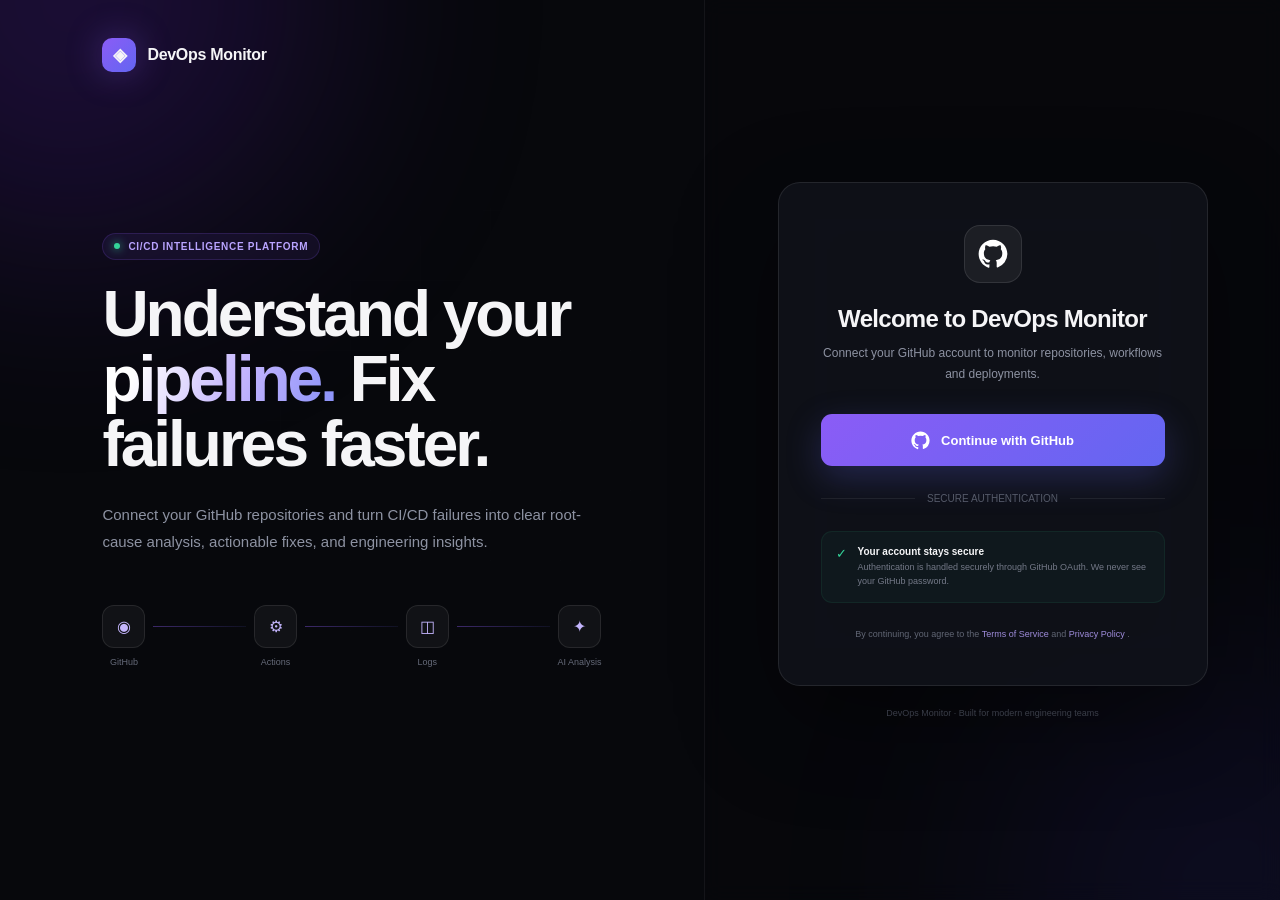
==== src/main/resources/static/index.html @ 93c29af6 "Intial commmit demo project" ====
<!DOCTYPE html>
<html lang="en">

<head>

    <meta charset="UTF-8">

    <meta name="viewport"
          content="width=device-width, initial-scale=1.0">

    <title>DevOps Monitor — Sign In</title>

    <style>

        /* ==============================
           RESET
        ============================== */

        * {
            margin: 0;
            padding: 0;
            box-sizing: border-box;
        }

        :root {

            --background: #07080c;

            --card: rgba(17, 19, 27, 0.88);

            --card-border: rgba(255,255,255,0.09);

            --text: #f5f5f7;

            --muted: #8d92a2;

            --muted-light: #b4b8c5;

            --purple: #8b5cf6;

            --indigo: #6366f1;

            --green: #34d399;

        }


        body {

            min-height: 100vh;

            font-family:
                Inter,
                -apple-system,
                BlinkMacSystemFont,
                "Segoe UI",
                sans-serif;

            color: var(--text);

            background: var(--background);

            overflow-x: hidden;

        }


        /* ==============================
           BACKGROUND
        ============================== */

        .background {

            position: fixed;

            inset: 0;

            overflow: hidden;

            pointer-events: none;

            z-index: 0;

        }


        .glow {

            position: absolute;

            border-radius: 50%;

            filter: blur(120px);

            opacity: 0.25;

        }


        .glow-one {

            width: 500px;

            height: 500px;

            background: #5b21b6;

            top: -250px;

            left: -180px;

        }


        .glow-two {

            width: 450px;

            height: 450px;

            background: #3730a3;

            right: -180px;

            bottom: -220px;

        }


        .grid {

            position: absolute;

            inset: 0;

            opacity: 0.18;

            background-image:

                linear-gradient(
                    rgba(255,255,255,0.035) 1px,
                    transparent 1px
                ),

                linear-gradient(
                    90deg,
                    rgba(255,255,255,0.035) 1px,
                    transparent 1px
                );

            background-size: 70px 70px;

            mask-image:
                radial-gradient(
                    ellipse at center,
                    black 20%,
                    transparent 75%
                );

        }


        /* ==============================
           MAIN LAYOUT
        ============================== */

        .page {

            min-height: 100vh;

            display: grid;

            grid-template-columns: 1.1fr 0.9fr;

            position: relative;

            z-index: 1;

        }


        /* ==============================
           LEFT SIDE
        ============================== */

        .hero {

            display: flex;

            flex-direction: column;

            justify-content: center;

            padding: 70px 8vw;

            position: relative;

        }


        .brand {

            position: absolute;

            top: 38px;

            left: 8vw;

            display: flex;

            align-items: center;

            gap: 11px;

            font-size: 16px;

            font-weight: 700;

            letter-spacing: -0.3px;

        }


        .brand-icon {

            width: 34px;

            height: 34px;

            border-radius: 10px;

            display: grid;

            place-items: center;

            font-size: 18px;

            background:
                linear-gradient(
                    135deg,
                    var(--purple),
                    var(--indigo)
                );

            box-shadow:
                0 0 35px
                rgba(139,92,246,0.35);

        }


        .hero-content {

            max-width: 650px;

        }


        .badge {

            display: inline-flex;

            align-items: center;

            gap: 8px;

            padding: 7px 11px;

            border-radius: 999px;

            background:
                rgba(139,92,246,0.08);

            border:
                1px solid
                rgba(139,92,246,0.18);

            color: #b9a4ff;

            font-size: 10px;

            font-weight: 600;

            letter-spacing: 0.7px;

            text-transform: uppercase;

            margin-bottom: 22px;

        }


        .badge-dot {

            width: 6px;

            height: 6px;

            border-radius: 50%;

            background: var(--green);

            box-shadow:
                0 0 10px var(--green);

        }


        .hero h1 {

            font-size:
                clamp(42px, 5vw, 68px);

            line-height: 1.02;

            letter-spacing: -3px;

            font-weight: 700;

            max-width: 600px;

        }


        .gradient-text {

            background:
                linear-gradient(
                    110deg,
                    #ffffff 15%,
                    #c4b5fd 55%,
                    #818cf8 100%
                );

            -webkit-background-clip: text;

            background-clip: text;

            color: transparent;

        }


        .hero-description {

            max-width: 500px;

            color: var(--muted);

            font-size: 15px;

            line-height: 1.8;

            margin-top: 24px;

        }


        /* ==============================
           PIPELINE VISUAL
        ============================== */

        .pipeline {

            margin-top: 50px;

            display: flex;

            align-items: center;

            max-width: 520px;

        }


        .pipeline-node {

            display: flex;

            flex-direction: column;

            align-items: center;

            gap: 9px;

        }


        .node {

            width: 43px;

            height: 43px;

            border-radius: 12px;

            display: grid;

            place-items: center;

            background:
                rgba(255,255,255,0.045);

            border:
                1px solid
                rgba(255,255,255,0.09);

            color: #c4b5fd;

            font-size: 16px;

        }


        .pipeline-node span {

            color: #656a79;

            font-size: 9px;

            white-space: nowrap;

        }


        .connector {

            flex: 1;

            height: 1px;

            background:
                linear-gradient(
                    90deg,
                    rgba(139,92,246,0.4),
                    rgba(99,102,241,0.1)
                );

            margin: 0 8px;

            position: relative;

            top: -10px;

        }


        /* ==============================
           RIGHT AUTH AREA
        ============================== */

        .auth-area {

            display: flex;

            align-items: center;

            justify-content: center;

            padding: 40px;

            border-left:
                1px solid
                rgba(255,255,255,0.055);

            background:
                rgba(8,9,14,0.42);

            backdrop-filter: blur(10px);

        }


        .auth-wrapper {

            width: 100%;

            max-width: 430px;

        }


        .auth-card {

            padding: 42px;

            border-radius: 22px;

            background:
                var(--card);

            border:
                1px solid
                var(--card-border);

            box-shadow:
                0 35px 100px
                rgba(0,0,0,0.45);

            backdrop-filter: blur(30px);

        }


        .auth-top {

            text-align: center;

        }


        .github-logo {

            width: 58px;

            height: 58px;

            margin: 0 auto 22px;

            border-radius: 16px;

            display: grid;

            place-items: center;

            color: white;

            background:
                rgba(255,255,255,0.06);

            border:
                1px solid
                rgba(255,255,255,0.1);

        }


        .github-logo svg {

            width: 30px;

            height: 30px;

        }


        .auth-top h2 {

            font-size: 24px;

            letter-spacing: -0.7px;

        }


        .auth-top p {

            color: var(--muted);

            font-size: 12px;

            line-height: 1.7;

            margin-top: 10px;

        }


        /* ==============================
           GITHUB BUTTON
        ============================== */

        .github-button {

            width: 100%;

            height: 52px;

            margin-top: 30px;

            border: none;

            border-radius: 11px;

            cursor: pointer;

            color: white;

            font-size: 13px;

            font-weight: 600;

            display: flex;

            align-items: center;

            justify-content: center;

            gap: 11px;

            background:
                linear-gradient(
                    135deg,
                    #8b5cf6,
                    #6366f1
                );

            box-shadow:
                0 12px 35px
                rgba(99,102,241,0.25);

            transition:
                transform 0.2s ease,
                box-shadow 0.2s ease;

        }


        .github-button:hover {

            transform: translateY(-2px);

            box-shadow:
                0 16px 45px
                rgba(99,102,241,0.38);

        }


        .github-button:active {

            transform: translateY(0);

        }


        .github-button svg {

            width: 19px;

            height: 19px;

        }


        /* ==============================
           DIVIDER
        ============================== */

        .divider {

            display: flex;

            align-items: center;

            gap: 12px;

            margin: 27px 0;

            color: #555a69;

            font-size: 10px;

        }


        .divider::before,
        .divider::after {

            content: "";

            flex: 1;

            height: 1px;

            background:
                rgba(255,255,255,0.07);

        }


        /* ==============================
           SECURITY
        ============================== */

        .security {

            display: flex;

            gap: 11px;

            padding: 14px;

            border-radius: 11px;

            background:
                rgba(52,211,153,0.045);

            border:
                1px solid
                rgba(52,211,153,0.08);

        }


        .security-icon {

            color: var(--green);

            font-size: 13px;

        }


        .security strong {

            display: block;

            font-size: 10px;

            margin-bottom: 4px;

        }


        .security p {

            color: #737887;

            font-size: 9px;

            line-height: 1.5;

        }


        /* ==============================
           TERMS
        ============================== */

        .terms {

            text-align: center;

            margin-top: 24px;

            color: #606574;

            font-size: 9px;

            line-height: 1.7;

        }


        .terms a {

            color: #9d8bda;

            text-decoration: none;

        }


        /* ==============================
           FOOTER
        ============================== */

        .footer {

            text-align: center;

            margin-top: 22px;

            color: #4e5361;

            font-size: 9px;

        }


        /* ==============================
           RESPONSIVE
        ============================== */

        @media (max-width: 950px) {

            .page {

                grid-template-columns: 1fr;

            }


            .hero {

                display: none;

            }


            .auth-area {

                min-height: 100vh;

                border-left: none;

            }

        }


        @media (max-width: 500px) {

            .auth-area {

                padding: 20px;

            }


            .auth-card {

                padding: 30px 23px;

                border-radius: 18px;

            }

        }

    </style>

</head>


<body>


<!-- BACKGROUND -->

<div class="background">

    <div class="glow glow-one"></div>

    <div class="glow glow-two"></div>

    <div class="grid"></div>

</div>


<div class="page">


    <!-- ==========================
         LEFT SIDE
    =========================== -->

    <section class="hero">

        <div class="brand">

            <div class="brand-icon">
                ◈
            </div>

            <span>
                DevOps Monitor
            </span>

        </div>


        <div class="hero-content">

            <div class="badge">

                <span class="badge-dot"></span>

                CI/CD Intelligence Platform

            </div>


            <h1>

                Understand your
                <span class="gradient-text">
                    pipeline.
                </span>

                Fix failures faster.

            </h1>


            <p class="hero-description">

                Connect your GitHub repositories and turn
                CI/CD failures into clear root-cause analysis,
                actionable fixes, and engineering insights.

            </p>


            <div class="pipeline">


                <div class="pipeline-node">

                    <div class="node">
                        ◉
                    </div>

                    <span>
                        GitHub
                    </span>

                </div>


                <div class="connector"></div>


                <div class="pipeline-node">

                    <div class="node">
                        ⚙
                    </div>

                    <span>
                        Actions
                    </span>

                </div>


                <div class="connector"></div>


                <div class="pipeline-node">

                    <div class="node">
                        ◫
                    </div>

                    <span>
                        Logs
                    </span>

                </div>


                <div class="connector"></div>


                <div class="pipeline-node">

                    <div class="node">
                        ✦
                    </div>

                    <span>
                        AI Analysis
                    </span>

                </div>

            </div>

        </div>

    </section>



    <!-- ==========================
         AUTHENTICATION
    =========================== -->

    <section class="auth-area">

        <div class="auth-wrapper">


            <div class="auth-card">


                <div class="auth-top">


                    <div class="github-logo">

                        <svg viewBox="0 0 24 24">

                            <path
                                fill="currentColor"
                                d="M12 .5C5.65.5.5 5.65.5 12c0 5.09
                                3.29 9.41 7.86 10.94.57.1.78-.25.78-.55
                                0-.27-.01-1.16-.02-2.1-3.2.7-3.88-1.54
                                -3.88-1.54-.52-1.33-1.28-1.69-1.28-1.69
                                -1.05-.72.08-.71.08-.71 1.16.08
                                1.77 1.19 1.77 1.19 1.03 1.76 2.71
                                1.25 3.37.96.1-.75.4-1.25.73-1.54
                                -2.55-.29-5.23-1.28-5.23-5.69
                                0-1.26.45-2.29 1.19-3.1-.12-.29
                                -.52-1.47.11-3.06 0 0 .97-.31 3.18
                                1.18a11.1 11.1 0 0 1 5.8 0c2.21-1.5
                                3.18-1.18 3.18-1.18.63 1.59.23 2.77
                                .11 3.06.74.81 1.19 1.84 1.19 3.1
                                0 4.42-2.69 5.4-5.25 5.68.41.35
                                .77 1.04.77 2.1 0 1.52-.01 2.75-.01
                                3.12 0 .3.21.66.79.55A11.51 11.51
                                0 0 0 23.5 12C23.5 5.65 18.35.5 12 .5z"/>

                        </svg>

                    </div>


                    <h2>
                        Welcome to DevOps Monitor
                    </h2>


                    <p>
                        Connect your GitHub account to monitor
                        repositories, workflows and deployments.
                    </p>


                </div>



                <!-- LOGIN BUTTON -->

                <button
                    class="github-button"
                    onclick="connectGithub()">

                    <svg viewBox="0 0 24 24">

                        <path
                            fill="currentColor"
                            d="M12 .5C5.65.5.5 5.65.5 12c0 5.09
                            3.29 9.41 7.86 10.94.57.1.78-.25.78-.55
                            0-.27-.01-1.16-.02-2.1-3.2.7-3.88-1.54
                            -3.88-1.54-.52-1.33-1.28-1.69-1.28-1.69
                            -1.05-.72.08-.71.08-.71 1.16.08
                            1.77 1.19 1.77 1.19 1.03 1.76 2.71
                            1.25 3.37.96.1-.75.4-1.25.73-1.54
                            -2.55-.29-5.23-1.28-5.23-5.69
                            0-1.26.45-2.29 1.19-3.1-.12-.29
                            -.52-1.47.11-3.06 0 0 .97-.31 3.18
                            1.18a11.1 11.1 0 0 1 5.8 0c2.21-1.5
                            3.18-1.18 3.18-1.18.63 1.59.23 2.77
                            .11 3.06.74.81 1.19 1.84 1.19 3.1
                            0 4.42-2.69 5.4-5.25 5.68.41.35
                            .77 1.04.77 2.1 0 1.52-.01 2.75-.01
                            3.12 0 .3.21.66.79.55A11.51 11.51
                            0 0 0 23.5 12C23.5 5.65 18.35.5 12 .5z"/>

                    </svg>

                    Continue with GitHub

                </button>



                <div class="divider">

                    SECURE AUTHENTICATION

                </div>



                <div class="security">

                    <div class="security-icon">
                        ✓
                    </div>

                    <div>

                        <strong>
                            Your account stays secure
                        </strong>

                        <p>
                            Authentication is handled securely
                            through GitHub OAuth. We never see
                            your GitHub password.
                        </p>

                    </div>

                </div>



                <div class="terms">

                    By continuing, you agree to the
                    <a href="#">
                        Terms of Service
                    </a>
                    and
                    <a href="#">
                        Privacy Policy
                    </a>.

                </div>


            </div>


            <div class="footer">

                DevOps Monitor · Built for modern engineering teams

            </div>


        </div>

    </section>

</div>



<script>

    function connectGithub() {

        /*
         * Spring Security OAuth2 endpoint.
         *
         * Make sure your Spring Boot application
         * is running on port 8080.
         */

        window.location.href =
            "http://localhost:8080/oauth2/authorization/github";

    }

</script>


</body>

</html>
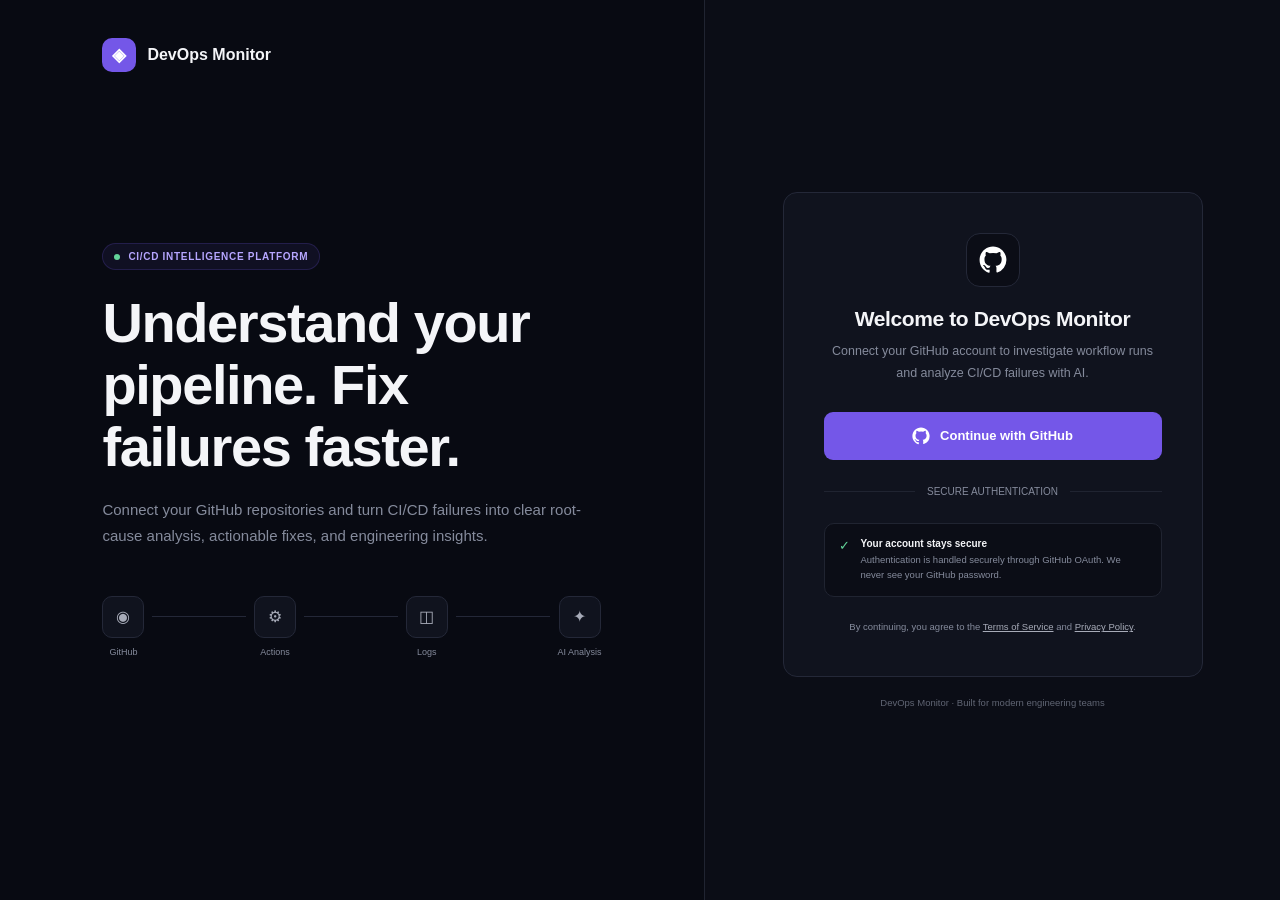
==== commit 4ef512e2: "Working , ready to deploy version v1" ====
--- a/src/main/resources/static/index.html
+++ b/src/main/resources/static/index.html
@@ -1,1158 +1,363 @@
 <!DOCTYPE html>
 <html lang="en">
-
 <head>
-
-    <meta charset="UTF-8">
-
-    <meta name="viewport"
-          content="width=device-width, initial-scale=1.0">
-
-    <title>DevOps Monitor — Sign In</title>
-
-    <style>
-
-        /* ==============================
-           RESET
-        ============================== */
-
-        * {
-            margin: 0;
-            padding: 0;
-            box-sizing: border-box;
-        }
-
-        :root {
-
-            --background: #07080c;
-
-            --card: rgba(17, 19, 27, 0.88);
-
-            --card-border: rgba(255,255,255,0.09);
-
-            --text: #f5f5f7;
-
-            --muted: #8d92a2;
-
-            --muted-light: #b4b8c5;
-
-            --purple: #8b5cf6;
-
-            --indigo: #6366f1;
-
-            --green: #34d399;
-
-        }
-
-
-        body {
-
-            min-height: 100vh;
-
-            font-family:
-                Inter,
-                -apple-system,
-                BlinkMacSystemFont,
-                "Segoe UI",
-                sans-serif;
-
-            color: var(--text);
-
-            background: var(--background);
-
-            overflow-x: hidden;
-
-        }
-
-
-        /* ==============================
-           BACKGROUND
-        ============================== */
-
-        .background {
-
-            position: fixed;
-
-            inset: 0;
-
-            overflow: hidden;
-
-            pointer-events: none;
-
-            z-index: 0;
-
-        }
-
-
-        .glow {
-
-            position: absolute;
-
-            border-radius: 50%;
-
-            filter: blur(120px);
-
-            opacity: 0.25;
-
-        }
-
-
-        .glow-one {
-
-            width: 500px;
-
-            height: 500px;
-
-            background: #5b21b6;
-
-            top: -250px;
-
-            left: -180px;
-
-        }
-
-
-        .glow-two {
-
-            width: 450px;
-
-            height: 450px;
-
-            background: #3730a3;
-
-            right: -180px;
-
-            bottom: -220px;
-
-        }
-
-
-        .grid {
-
-            position: absolute;
-
-            inset: 0;
-
-            opacity: 0.18;
-
-            background-image:
-
-                linear-gradient(
-                    rgba(255,255,255,0.035) 1px,
-                    transparent 1px
-                ),
-
-                linear-gradient(
-                    90deg,
-                    rgba(255,255,255,0.035) 1px,
-                    transparent 1px
-                );
-
-            background-size: 70px 70px;
-
-            mask-image:
-                radial-gradient(
-                    ellipse at center,
-                    black 20%,
-                    transparent 75%
-                );
-
-        }
-
-
-        /* ==============================
-           MAIN LAYOUT
-        ============================== */
-
-        .page {
-
-            min-height: 100vh;
-
-            display: grid;
-
-            grid-template-columns: 1.1fr 0.9fr;
-
-            position: relative;
-
-            z-index: 1;
-
-        }
-
-
-        /* ==============================
-           LEFT SIDE
-        ============================== */
-
-        .hero {
-
-            display: flex;
-
-            flex-direction: column;
-
-            justify-content: center;
-
-            padding: 70px 8vw;
-
-            position: relative;
-
-        }
-
-
-        .brand {
-
-            position: absolute;
-
-            top: 38px;
-
-            left: 8vw;
-
-            display: flex;
-
-            align-items: center;
-
-            gap: 11px;
-
-            font-size: 16px;
-
-            font-weight: 700;
-
-            letter-spacing: -0.3px;
-
-        }
-
-
-        .brand-icon {
-
-            width: 34px;
-
-            height: 34px;
-
-            border-radius: 10px;
-
-            display: grid;
-
-            place-items: center;
-
-            font-size: 18px;
-
-            background:
-                linear-gradient(
-                    135deg,
-                    var(--purple),
-                    var(--indigo)
-                );
-
-            box-shadow:
-                0 0 35px
-                rgba(139,92,246,0.35);
-
-        }
-
-
-        .hero-content {
-
-            max-width: 650px;
-
-        }
-
-
-        .badge {
-
-            display: inline-flex;
-
-            align-items: center;
-
-            gap: 8px;
-
-            padding: 7px 11px;
-
-            border-radius: 999px;
-
-            background:
-                rgba(139,92,246,0.08);
-
-            border:
-                1px solid
-                rgba(139,92,246,0.18);
-
-            color: #b9a4ff;
-
-            font-size: 10px;
-
-            font-weight: 600;
-
-            letter-spacing: 0.7px;
-
-            text-transform: uppercase;
-
-            margin-bottom: 22px;
-
-        }
-
-
-        .badge-dot {
-
-            width: 6px;
-
-            height: 6px;
-
-            border-radius: 50%;
-
-            background: var(--green);
-
-            box-shadow:
-                0 0 10px var(--green);
-
-        }
-
-
-        .hero h1 {
-
-            font-size:
-                clamp(42px, 5vw, 68px);
-
-            line-height: 1.02;
-
-            letter-spacing: -3px;
-
-            font-weight: 700;
-
-            max-width: 600px;
-
-        }
-
-
-        .gradient-text {
-
-            background:
-                linear-gradient(
-                    110deg,
-                    #ffffff 15%,
-                    #c4b5fd 55%,
-                    #818cf8 100%
-                );
-
-            -webkit-background-clip: text;
-
-            background-clip: text;
-
-            color: transparent;
-
-        }
-
-
-        .hero-description {
-
-            max-width: 500px;
-
-            color: var(--muted);
-
-            font-size: 15px;
-
-            line-height: 1.8;
-
-            margin-top: 24px;
-
-        }
-
-
-        /* ==============================
-           PIPELINE VISUAL
-        ============================== */
-
-        .pipeline {
-
-            margin-top: 50px;
-
-            display: flex;
-
-            align-items: center;
-
-            max-width: 520px;
-
-        }
-
-
-        .pipeline-node {
-
-            display: flex;
-
-            flex-direction: column;
-
-            align-items: center;
-
-            gap: 9px;
-
-        }
-
-
-        .node {
-
-            width: 43px;
-
-            height: 43px;
-
-            border-radius: 12px;
-
-            display: grid;
-
-            place-items: center;
-
-            background:
-                rgba(255,255,255,0.045);
-
-            border:
-                1px solid
-                rgba(255,255,255,0.09);
-
-            color: #c4b5fd;
-
-            font-size: 16px;
-
-        }
-
-
-        .pipeline-node span {
-
-            color: #656a79;
-
-            font-size: 9px;
-
-            white-space: nowrap;
-
-        }
-
-
-        .connector {
-
-            flex: 1;
-
-            height: 1px;
-
-            background:
-                linear-gradient(
-                    90deg,
-                    rgba(139,92,246,0.4),
-                    rgba(99,102,241,0.1)
-                );
-
-            margin: 0 8px;
-
-            position: relative;
-
-            top: -10px;
-
-        }
-
-
-        /* ==============================
-           RIGHT AUTH AREA
-        ============================== */
-
-        .auth-area {
-
-            display: flex;
-
-            align-items: center;
-
-            justify-content: center;
-
-            padding: 40px;
-
-            border-left:
-                1px solid
-                rgba(255,255,255,0.055);
-
-            background:
-                rgba(8,9,14,0.42);
-
-            backdrop-filter: blur(10px);
-
-        }
-
-
-        .auth-wrapper {
-
-            width: 100%;
-
-            max-width: 430px;
-
-        }
-
-
-        .auth-card {
-
-            padding: 42px;
-
-            border-radius: 22px;
-
-            background:
-                var(--card);
-
-            border:
-                1px solid
-                var(--card-border);
-
-            box-shadow:
-                0 35px 100px
-                rgba(0,0,0,0.45);
-
-            backdrop-filter: blur(30px);
-
-        }
-
-
-        .auth-top {
-
-            text-align: center;
-
-        }
-
-
-        .github-logo {
-
-            width: 58px;
-
-            height: 58px;
-
-            margin: 0 auto 22px;
-
-            border-radius: 16px;
-
-            display: grid;
-
-            place-items: center;
-
-            color: white;
-
-            background:
-                rgba(255,255,255,0.06);
-
-            border:
-                1px solid
-                rgba(255,255,255,0.1);
-
-        }
-
-
-        .github-logo svg {
-
-            width: 30px;
-
-            height: 30px;
-
-        }
-
-
-        .auth-top h2 {
-
-            font-size: 24px;
-
-            letter-spacing: -0.7px;
-
-        }
-
-
-        .auth-top p {
-
-            color: var(--muted);
-
-            font-size: 12px;
-
-            line-height: 1.7;
-
-            margin-top: 10px;
-
-        }
-
-
-        /* ==============================
-           GITHUB BUTTON
-        ============================== */
-
-        .github-button {
-
-            width: 100%;
-
-            height: 52px;
-
-            margin-top: 30px;
-
-            border: none;
-
-            border-radius: 11px;
-
-            cursor: pointer;
-
-            color: white;
-
-            font-size: 13px;
-
-            font-weight: 600;
-
-            display: flex;
-
-            align-items: center;
-
-            justify-content: center;
-
-            gap: 11px;
-
-            background:
-                linear-gradient(
-                    135deg,
-                    #8b5cf6,
-                    #6366f1
-                );
-
-            box-shadow:
-                0 12px 35px
-                rgba(99,102,241,0.25);
-
-            transition:
-                transform 0.2s ease,
-                box-shadow 0.2s ease;
-
-        }
-
-
-        .github-button:hover {
-
-            transform: translateY(-2px);
-
-            box-shadow:
-                0 16px 45px
-                rgba(99,102,241,0.38);
-
-        }
-
-
-        .github-button:active {
-
-            transform: translateY(0);
-
-        }
-
-
-        .github-button svg {
-
-            width: 19px;
-
-            height: 19px;
-
-        }
-
-
-        /* ==============================
-           DIVIDER
-        ============================== */
-
-        .divider {
-
-            display: flex;
-
-            align-items: center;
-
-            gap: 12px;
-
-            margin: 27px 0;
-
-            color: #555a69;
-
-            font-size: 10px;
-
-        }
-
-
-        .divider::before,
-        .divider::after {
-
-            content: "";
-
-            flex: 1;
-
-            height: 1px;
-
-            background:
-                rgba(255,255,255,0.07);
-
-        }
-
-
-        /* ==============================
-           SECURITY
-        ============================== */
-
-        .security {
-
-            display: flex;
-
-            gap: 11px;
-
-            padding: 14px;
-
-            border-radius: 11px;
-
-            background:
-                rgba(52,211,153,0.045);
-
-            border:
-                1px solid
-                rgba(52,211,153,0.08);
-
-        }
-
-
-        .security-icon {
-
-            color: var(--green);
-
-            font-size: 13px;
-
-        }
-
-
-        .security strong {
-
-            display: block;
-
-            font-size: 10px;
-
-            margin-bottom: 4px;
-
-        }
-
-
-        .security p {
-
-            color: #737887;
-
-            font-size: 9px;
-
-            line-height: 1.5;
-
-        }
-
-
-        /* ==============================
-           TERMS
-        ============================== */
-
-        .terms {
-
-            text-align: center;
-
-            margin-top: 24px;
-
-            color: #606574;
-
-            font-size: 9px;
-
-            line-height: 1.7;
-
-        }
-
-
-        .terms a {
-
-            color: #9d8bda;
-
-            text-decoration: none;
-
-        }
-
-
-        /* ==============================
-           FOOTER
-        ============================== */
-
-        .footer {
-
-            text-align: center;
-
-            margin-top: 22px;
-
-            color: #4e5361;
-
-            font-size: 9px;
-
-        }
-
-
-        /* ==============================
-           RESPONSIVE
-        ============================== */
-
-        @media (max-width: 950px) {
-
-            .page {
-
-                grid-template-columns: 1fr;
-
-            }
-
-
-            .hero {
-
-                display: none;
-
-            }
-
-
-            .auth-area {
-
-                min-height: 100vh;
-
-                border-left: none;
-
-            }
-
-        }
-
-
-        @media (max-width: 500px) {
-
-            .auth-area {
-
-                padding: 20px;
-
-            }
-
-
-            .auth-card {
-
-                padding: 30px 23px;
-
-                border-radius: 18px;
-
-            }
-
-        }
-
-    </style>
-
+<meta charset="UTF-8">
+<meta name="viewport" content="width=device-width, initial-scale=1.0">
+<title>DevOps Monitor — Sign In</title>
+<style>
+
+* { margin: 0; padding: 0; box-sizing: border-box; }
+
+:root {
+  --bg: #080a12;
+  --bg-elevated: #0b0d16;
+  --card: #10131e;
+  --border: #242838;
+  --border-soft: #202431;
+  --text: #f4f5f8;
+  --muted: #858b9c;
+  --muted-light: #a7abb8;
+  --accent: #7457e8;
+  --accent-hover: #8268f2;
+  --success: #63d49a;
+}
+
+body {
+  min-height: 100vh;
+  font-family: Inter, -apple-system, BlinkMacSystemFont, "Segoe UI", sans-serif;
+  color: var(--text);
+  background: var(--bg);
+}
+
+.page {
+  min-height: 100vh;
+  display: grid;
+  grid-template-columns: 1.1fr 0.9fr;
+}
+
+/* ---------- LEFT: HERO ---------- */
+
+.hero {
+  display: flex;
+  flex-direction: column;
+  justify-content: center;
+  padding: 70px 8vw;
+  position: relative;
+}
+
+.brand {
+  position: absolute;
+  top: 38px;
+  left: 8vw;
+  display: flex;
+  align-items: center;
+  gap: 11px;
+  font-size: 16px;
+  font-weight: 700;
+}
+
+.brand-icon {
+  width: 34px;
+  height: 34px;
+  border-radius: 10px;
+  display: grid;
+  place-items: center;
+  font-size: 18px;
+  background: var(--accent);
+  color: #fff;
+}
+
+.hero-content { max-width: 620px; }
+
+.badge {
+  display: inline-flex;
+  align-items: center;
+  gap: 8px;
+  padding: 7px 11px;
+  border-radius: 999px;
+  background: rgba(116, 87, 232, 0.08);
+  border: 1px solid rgba(116, 87, 232, 0.2);
+  color: #b6a6ff;
+  font-size: 10px;
+  font-weight: 650;
+  letter-spacing: 0.7px;
+  text-transform: uppercase;
+  margin-bottom: 22px;
+}
+
+.badge-dot { width: 6px; height: 6px; border-radius: 50%; background: var(--success); }
+
+.hero h1 {
+  font-size: clamp(38px, 4.4vw, 56px);
+  line-height: 1.1;
+  letter-spacing: -1.4px;
+  font-weight: 700;
+  max-width: 560px;
+  color: var(--text);
+}
+
+.hero-description {
+  max-width: 480px;
+  color: var(--muted);
+  font-size: 15px;
+  line-height: 1.75;
+  margin-top: 20px;
+}
+
+.pipeline {
+  margin-top: 46px;
+  display: flex;
+  align-items: center;
+  max-width: 520px;
+}
+
+.pipeline-node {
+  display: flex;
+  flex-direction: column;
+  align-items: center;
+  gap: 9px;
+}
+
+.node {
+  width: 42px;
+  height: 42px;
+  border-radius: 10px;
+  display: grid;
+  place-items: center;
+  background: var(--card);
+  border: 1px solid var(--border);
+  color: var(--muted-light);
+  font-size: 16px;
+}
+
+.pipeline-node span { color: var(--muted); font-size: 9px; white-space: nowrap; }
+
+.connector {
+  flex: 1;
+  height: 1px;
+  background: var(--border);
+  margin: 0 8px;
+  position: relative;
+  top: -10px;
+}
+
+/* ---------- RIGHT: AUTH ---------- */
+
+.auth-area {
+  display: flex;
+  align-items: center;
+  justify-content: center;
+  padding: 40px;
+  border-left: 1px solid var(--border-soft);
+  background: var(--bg-elevated);
+}
+
+.auth-wrapper { width: 100%; max-width: 420px; }
+
+.auth-card {
+  padding: 40px;
+  border-radius: 14px;
+  background: var(--card);
+  border: 1px solid var(--border);
+}
+
+.auth-top { text-align: center; }
+
+.github-logo {
+  width: 54px;
+  height: 54px;
+  margin: 0 auto 20px;
+  border-radius: 14px;
+  display: grid;
+  place-items: center;
+  color: #fff;
+  background: var(--bg-elevated);
+  border: 1px solid var(--border);
+}
+
+.github-logo svg { width: 28px; height: 28px; }
+
+.auth-top h2 { font-size: 21px; letter-spacing: -0.4px; }
+
+.auth-top p {
+  color: var(--muted);
+  font-size: 12.5px;
+  line-height: 1.7;
+  margin-top: 10px;
+}
+
+.github-button {
+  width: 100%;
+  height: 48px;
+  margin-top: 28px;
+  border: none;
+  border-radius: 9px;
+  cursor: pointer;
+  color: #fff;
+  font-size: 13px;
+  font-weight: 650;
+  display: flex;
+  align-items: center;
+  justify-content: center;
+  gap: 10px;
+  background: var(--accent);
+}
+
+.github-button:hover { background: var(--accent-hover); }
+.github-button svg { width: 18px; height: 18px; }
+
+.divider {
+  display: flex;
+  align-items: center;
+  gap: 12px;
+  margin: 26px 0;
+  color: var(--muted);
+  font-size: 10px;
+}
+
+.divider::before, .divider::after {
+  content: "";
+  flex: 1;
+  height: 1px;
+  background: var(--border-soft);
+}
+
+.security {
+  display: flex;
+  gap: 11px;
+  padding: 14px;
+  border-radius: 10px;
+  background: var(--bg-elevated);
+  border: 1px solid var(--border-soft);
+}
+
+.security-icon { color: var(--success); font-size: 13px; }
+.security strong { display: block; font-size: 10px; margin-bottom: 4px; }
+.security p { color: var(--muted); font-size: 9.5px; line-height: 1.55; }
+
+.terms {
+  text-align: center;
+  margin-top: 22px;
+  color: var(--muted);
+  font-size: 9.5px;
+  line-height: 1.7;
+}
+
+.terms a { color: var(--muted-light); }
+
+.footer {
+  text-align: center;
+  margin-top: 20px;
+  color: var(--muted);
+  font-size: 9.5px;
+  opacity: 0.7;
+}
+
+@media (max-width: 950px) {
+  .page { grid-template-columns: 1fr; }
+  .hero { display: none; }
+  .auth-area { min-height: 100vh; border-left: none; }
+}
+
+@media (max-width: 500px) {
+  .auth-area { padding: 20px; }
+  .auth-card { padding: 28px 22px; border-radius: 12px; }
+}
+
+</style>
 </head>
-
-
 <body>
 
-
-<!-- BACKGROUND -->
-
-<div class="background">
-
-    <div class="glow glow-one"></div>
-
-    <div class="glow glow-two"></div>
-
-    <div class="grid"></div>
+<div class="page">
+
+  <section class="hero">
+    <div class="brand">
+      <div class="brand-icon">◈</div>
+      <span>DevOps Monitor</span>
+    </div>
+
+    <div class="hero-content">
+      <div class="badge">
+        <span class="badge-dot"></span>
+        CI/CD Intelligence Platform
+      </div>
+
+      <h1>Understand your pipeline. Fix failures faster.</h1>
+
+      <p class="hero-description">
+        Connect your GitHub repositories and turn CI/CD failures into
+        clear root-cause analysis, actionable fixes, and engineering insights.
+      </p>
+
+      <div class="pipeline">
+        <div class="pipeline-node">
+          <div class="node">◉</div>
+          <span>GitHub</span>
+        </div>
+        <div class="connector"></div>
+        <div class="pipeline-node">
+          <div class="node">⚙</div>
+          <span>Actions</span>
+        </div>
+        <div class="connector"></div>
+        <div class="pipeline-node">
+          <div class="node">◫</div>
+          <span>Logs</span>
+        </div>
+        <div class="connector"></div>
+        <div class="pipeline-node">
+          <div class="node">✦</div>
+          <span>AI Analysis</span>
+        </div>
+      </div>
+    </div>
+  </section>
+
+  <section class="auth-area">
+    <div class="auth-wrapper">
+
+      <div class="auth-card">
+        <div class="auth-top">
+          <div class="github-logo">
+            <svg viewBox="0 0 24 24"><path fill="currentColor" d="M12 .5C5.65.5.5 5.65.5 12c0 5.09 3.29 9.41 7.86 10.94.57.1.78-.25.78-.55 0-.27-.01-1.16-.02-2.1-3.2.7-3.88-1.54-3.88-1.54-.52-1.33-1.28-1.69-1.28-1.69-1.05-.72.08-.71.08-.71 1.16.08 1.77 1.19 1.77 1.19 1.03 1.76 2.71 1.25 3.37.96.1-.75.4-1.25.73-1.54-2.55-.29-5.23-1.28-5.23-5.69 0-1.26.45-2.29 1.19-3.1-.12-.29-.52-1.47.11-3.06 0 0 .97-.31 3.18 1.18a11.1 11.1 0 0 1 5.8 0c2.21-1.5 3.18-1.18 3.18-1.18.63 1.59.23 2.77.11 3.06.74.81 1.19 1.84 1.19 3.1 0 4.42-2.69 5.4-5.25 5.68.41.35.77 1.04.77 2.1 0 1.52-.01 2.75-.01 3.12 0 .3.21.66.79.55A11.51 11.51 0 0 0 23.5 12C23.5 5.65 18.35.5 12 .5z"/></svg>
+          </div>
+          <h2>Welcome to DevOps Monitor</h2>
+          <p>Connect your GitHub account to investigate workflow runs and analyze CI/CD failures with AI.</p>
+        </div>
+
+        <button class="github-button" onclick="connectGithub()">
+          <svg viewBox="0 0 24 24"><path fill="currentColor" d="M12 .5C5.65.5.5 5.65.5 12c0 5.09 3.29 9.41 7.86 10.94.57.1.78-.25.78-.55 0-.27-.01-1.16-.02-2.1-3.2.7-3.88-1.54-3.88-1.54-.52-1.33-1.28-1.69-1.28-1.69-1.05-.72.08-.71.08-.71 1.16.08 1.77 1.19 1.77 1.19 1.03 1.76 2.71 1.25 3.37.96.1-.75.4-1.25.73-1.54-2.55-.29-5.23-1.28-5.23-5.69 0-1.26.45-2.29 1.19-3.1-.12-.29-.52-1.47.11-3.06 0 0 .97-.31 3.18 1.18a11.1 11.1 0 0 1 5.8 0c2.21-1.5 3.18-1.18 3.18-1.18.63 1.59.23 2.77.11 3.06.74.81 1.19 1.84 1.19 3.1 0 4.42-2.69 5.4-5.25 5.68.41.35.77 1.04.77 2.1 0 1.52-.01 2.75-.01 3.12 0 .3.21.66.79.55A11.51 11.51 0 0 0 23.5 12C23.5 5.65 18.35.5 12 .5z"/></svg>
+          Continue with GitHub
+        </button>
+
+        <div class="divider">SECURE AUTHENTICATION</div>
+
+        <div class="security">
+          <div class="security-icon">✓</div>
+          <div>
+            <strong>Your account stays secure</strong>
+            <p>Authentication is handled securely through GitHub OAuth. We never see your GitHub password.</p>
+          </div>
+        </div>
+
+        <div class="terms">
+          By continuing, you agree to the <a href="#">Terms of Service</a> and <a href="#">Privacy Policy</a>.
+        </div>
+      </div>
+
+      <div class="footer">DevOps Monitor · Built for modern engineering teams</div>
+
+    </div>
+  </section>
 
 </div>
 
-
-<div class="page">
-
-
-    <!-- ==========================
-         LEFT SIDE
-    =========================== -->
-
-    <section class="hero">
-
-        <div class="brand">
-
-            <div class="brand-icon">
-                ◈
-            </div>
-
-            <span>
-                DevOps Monitor
-            </span>
-
-        </div>
-
-
-        <div class="hero-content">
-
-            <div class="badge">
-
-                <span class="badge-dot"></span>
-
-                CI/CD Intelligence Platform
-
-            </div>
-
-
-            <h1>
-
-                Understand your
-                <span class="gradient-text">
-                    pipeline.
-                </span>
-
-                Fix failures faster.
-
-            </h1>
-
-
-            <p class="hero-description">
-
-                Connect your GitHub repositories and turn
-                CI/CD failures into clear root-cause analysis,
-                actionable fixes, and engineering insights.
-
-            </p>
-
-
-            <div class="pipeline">
-
-
-                <div class="pipeline-node">
-
-                    <div class="node">
-                        ◉
-                    </div>
-
-                    <span>
-                        GitHub
-                    </span>
-
-                </div>
-
-
-                <div class="connector"></div>
-
-
-                <div class="pipeline-node">
-
-                    <div class="node">
-                        ⚙
-                    </div>
-
-                    <span>
-                        Actions
-                    </span>
-
-                </div>
-
-
-                <div class="connector"></div>
-
-
-                <div class="pipeline-node">
-
-                    <div class="node">
-                        ◫
-                    </div>
-
-                    <span>
-                        Logs
-                    </span>
-
-                </div>
-
-
-                <div class="connector"></div>
-
-
-                <div class="pipeline-node">
-
-                    <div class="node">
-                        ✦
-                    </div>
-
-                    <span>
-                        AI Analysis
-                    </span>
-
-                </div>
-
-            </div>
-
-        </div>
-
-    </section>
-
-
-
-    <!-- ==========================
-         AUTHENTICATION
-    =========================== -->
-
-    <section class="auth-area">
-
-        <div class="auth-wrapper">
-
-
-            <div class="auth-card">
-
-
-                <div class="auth-top">
-
-
-                    <div class="github-logo">
-
-                        <svg viewBox="0 0 24 24">
-
-                            <path
-                                fill="currentColor"
-                                d="M12 .5C5.65.5.5 5.65.5 12c0 5.09
-                                3.29 9.41 7.86 10.94.57.1.78-.25.78-.55
-                                0-.27-.01-1.16-.02-2.1-3.2.7-3.88-1.54
-                                -3.88-1.54-.52-1.33-1.28-1.69-1.28-1.69
-                                -1.05-.72.08-.71.08-.71 1.16.08
-                                1.77 1.19 1.77 1.19 1.03 1.76 2.71
-                                1.25 3.37.96.1-.75.4-1.25.73-1.54
-                                -2.55-.29-5.23-1.28-5.23-5.69
-                                0-1.26.45-2.29 1.19-3.1-.12-.29
-                                -.52-1.47.11-3.06 0 0 .97-.31 3.18
-                                1.18a11.1 11.1 0 0 1 5.8 0c2.21-1.5
-                                3.18-1.18 3.18-1.18.63 1.59.23 2.77
-                                .11 3.06.74.81 1.19 1.84 1.19 3.1
-                                0 4.42-2.69 5.4-5.25 5.68.41.35
-                                .77 1.04.77 2.1 0 1.52-.01 2.75-.01
-                                3.12 0 .3.21.66.79.55A11.51 11.51
-                                0 0 0 23.5 12C23.5 5.65 18.35.5 12 .5z"/>
-
-                        </svg>
-
-                    </div>
-
-
-                    <h2>
-                        Welcome to DevOps Monitor
-                    </h2>
-
-
-                    <p>
-                        Connect your GitHub account to monitor
-                        repositories, workflows and deployments.
-                    </p>
-
-
-                </div>
-
-
-
-                <!-- LOGIN BUTTON -->
-
-                <button
-                    class="github-button"
-                    onclick="connectGithub()">
-
-                    <svg viewBox="0 0 24 24">
-
-                        <path
-                            fill="currentColor"
-                            d="M12 .5C5.65.5.5 5.65.5 12c0 5.09
-                            3.29 9.41 7.86 10.94.57.1.78-.25.78-.55
-                            0-.27-.01-1.16-.02-2.1-3.2.7-3.88-1.54
-                            -3.88-1.54-.52-1.33-1.28-1.69-1.28-1.69
-                            -1.05-.72.08-.71.08-.71 1.16.08
-                            1.77 1.19 1.77 1.19 1.03 1.76 2.71
-                            1.25 3.37.96.1-.75.4-1.25.73-1.54
-                            -2.55-.29-5.23-1.28-5.23-5.69
-                            0-1.26.45-2.29 1.19-3.1-.12-.29
-                            -.52-1.47.11-3.06 0 0 .97-.31 3.18
-                            1.18a11.1 11.1 0 0 1 5.8 0c2.21-1.5
-                            3.18-1.18 3.18-1.18.63 1.59.23 2.77
-                            .11 3.06.74.81 1.19 1.84 1.19 3.1
-                            0 4.42-2.69 5.4-5.25 5.68.41.35
-                            .77 1.04.77 2.1 0 1.52-.01 2.75-.01
-                            3.12 0 .3.21.66.79.55A11.51 11.51
-                            0 0 0 23.5 12C23.5 5.65 18.35.5 12 .5z"/>
-
-                    </svg>
-
-                    Continue with GitHub
-
-                </button>
-
-
-
-                <div class="divider">
-
-                    SECURE AUTHENTICATION
-
-                </div>
-
-
-
-                <div class="security">
-
-                    <div class="security-icon">
-                        ✓
-                    </div>
-
-                    <div>
-
-                        <strong>
-                            Your account stays secure
-                        </strong>
-
-                        <p>
-                            Authentication is handled securely
-                            through GitHub OAuth. We never see
-                            your GitHub password.
-                        </p>
-
-                    </div>
-
-                </div>
-
-
-
-                <div class="terms">
-
-                    By continuing, you agree to the
-                    <a href="#">
-                        Terms of Service
-                    </a>
-                    and
-                    <a href="#">
-                        Privacy Policy
-                    </a>.
-
-                </div>
-
-
-            </div>
-
-
-            <div class="footer">
-
-                DevOps Monitor · Built for modern engineering teams
-
-            </div>
-
-
-        </div>
-
-    </section>
-
-</div>
-
-
-
 <script>
-
-    function connectGithub() {
-
-        /*
-         * Spring Security OAuth2 endpoint.
-         *
-         * Make sure your Spring Boot application
-         * is running on port 8080.
-         */
-
-        window.location.href =
-            "http://localhost:8080/oauth2/authorization/github";
-
-    }
-
+function connectGithub() {
+    // Spring Security OAuth2 endpoint.
+    window.location.href = "http://localhost:8080/oauth2/authorization/github";
+}
 </script>
 
-
 </body>
-
 </html>
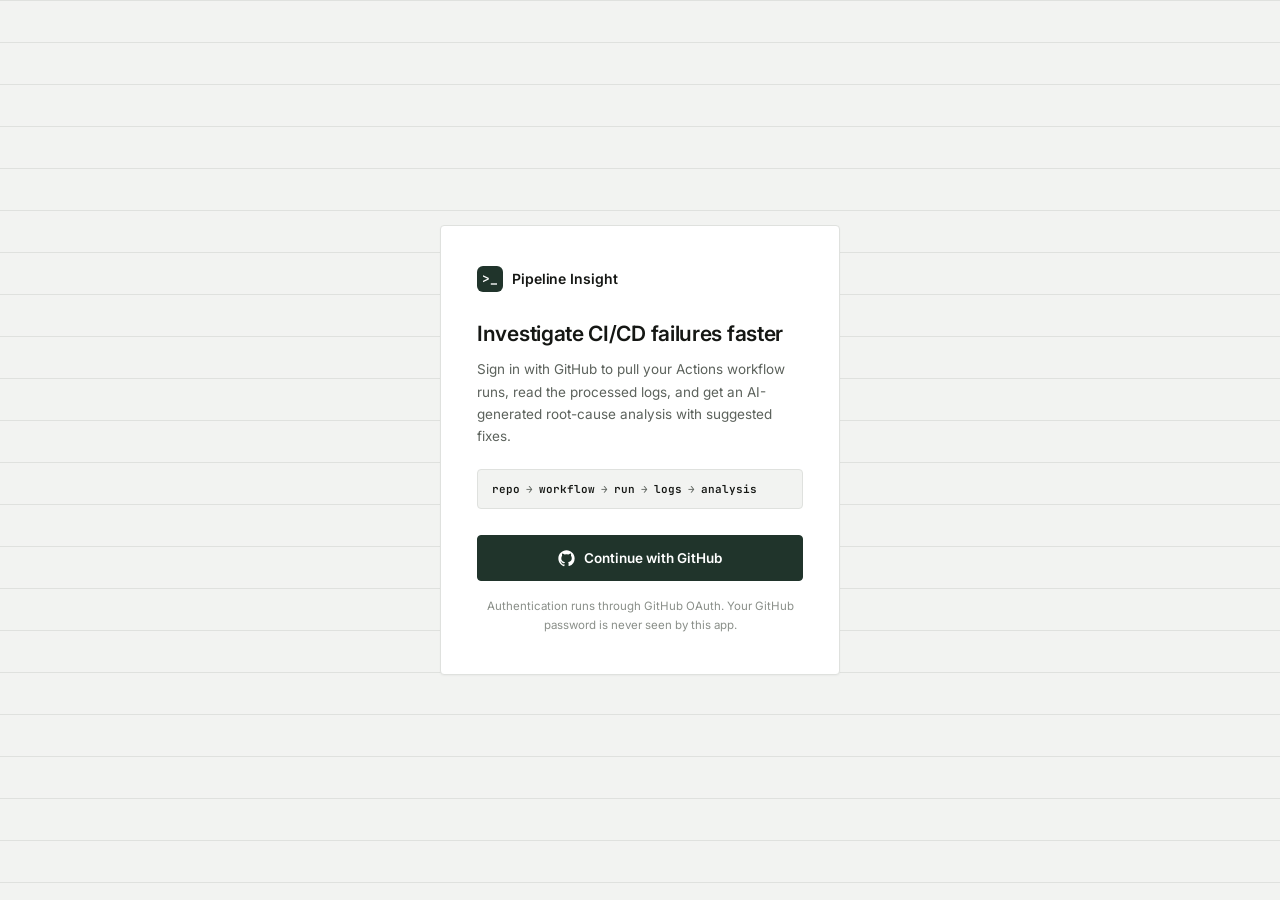
==== commit 8d227ff8: "Simplified UI" ====
--- a/src/main/resources/static/index.html
+++ b/src/main/resources/static/index.html
@@ -3,361 +3,86 @@
 <head>
 <meta charset="UTF-8">
 <meta name="viewport" content="width=device-width, initial-scale=1.0">
-<title>DevOps Monitor — Sign In</title>
+<title>Pipeline Insight — Sign in</title>
+<link rel="preconnect" href="https://fonts.googleapis.com">
+<link href="https://fonts.googleapis.com/css2?family=Inter:wght@400;500;600;700&family=JetBrains+Mono:wght@500&display=swap" rel="stylesheet">
 <style>
+:root{
+  --bg:#f2f3f1; --surface:#ffffff; --border:#dfe1de; --border-strong:#c7cac6;
+  --ink:#151714; --muted:#5c625c; --faint:#8a8f89;
+  --accent:#20342b; --accent-hover:#0f1d16;
+  --mono:'JetBrains Mono', ui-monospace, monospace;
+}
+*{margin:0;padding:0;box-sizing:border-box}
+body{
+  min-height:100vh; display:flex; align-items:center; justify-content:center;
+  background:
+    linear-gradient(var(--border) 1px, transparent 1px) 0 0/100% 42px,
+    var(--bg);
+  font-family:Inter,system-ui,sans-serif; color:var(--ink); padding:24px;
+}
+.card{
+  width:100%; max-width:400px; background:var(--surface);
+  border:1px solid var(--border); border-radius:4px;
+  box-shadow:0 1px 2px rgba(20,22,19,.04);
+  padding:40px 36px;
+}
+.mark{display:flex; align-items:center; gap:9px; margin-bottom:28px}
+.mark-glyph{
+  width:26px; height:26px; border-radius:6px; background:var(--accent);
+  display:grid; place-items:center; color:#fff; font-family:var(--mono); font-size:13px; font-weight:600;
+}
+.mark-name{font-size:14px; font-weight:600; letter-spacing:-.1px}
 
-* { margin: 0; padding: 0; box-sizing: border-box; }
+h1{font-size:21px; font-weight:600; letter-spacing:-.3px; line-height:1.35}
+.desc{margin-top:10px; color:var(--muted); font-size:13.5px; line-height:1.65}
 
-:root {
-  --bg: #080a12;
-  --bg-elevated: #0b0d16;
-  --card: #10131e;
-  --border: #242838;
-  --border-soft: #202431;
-  --text: #f4f5f8;
-  --muted: #858b9c;
-  --muted-light: #a7abb8;
-  --accent: #7457e8;
-  --accent-hover: #8268f2;
-  --success: #63d49a;
+.flow{
+  margin-top:22px; padding:12px 14px; background:var(--bg); border:1px solid var(--border);
+  border-radius:4px; font-family:var(--mono); font-size:11px; color:var(--muted);
+  display:flex; flex-wrap:wrap; gap:6px; align-items:center;
 }
+.flow b{color:var(--ink); font-weight:600}
 
-body {
-  min-height: 100vh;
-  font-family: Inter, -apple-system, BlinkMacSystemFont, "Segoe UI", sans-serif;
-  color: var(--text);
-  background: var(--bg);
+.gh-btn{
+  width:100%; height:46px; margin-top:26px; border:1px solid var(--accent);
+  border-radius:4px; background:var(--accent); color:#fff; cursor:pointer;
+  font-family:Inter,sans-serif; font-size:13.5px; font-weight:600;
+  display:flex; align-items:center; justify-content:center; gap:9px;
 }
+.gh-btn:hover{background:var(--accent-hover); border-color:var(--accent-hover)}
+.gh-btn svg{width:17px; height:17px}
 
-.page {
-  min-height: 100vh;
-  display: grid;
-  grid-template-columns: 1.1fr 0.9fr;
-}
-
-/* ---------- LEFT: HERO ---------- */
-
-.hero {
-  display: flex;
-  flex-direction: column;
-  justify-content: center;
-  padding: 70px 8vw;
-  position: relative;
-}
-
-.brand {
-  position: absolute;
-  top: 38px;
-  left: 8vw;
-  display: flex;
-  align-items: center;
-  gap: 11px;
-  font-size: 16px;
-  font-weight: 700;
-}
-
-.brand-icon {
-  width: 34px;
-  height: 34px;
-  border-radius: 10px;
-  display: grid;
-  place-items: center;
-  font-size: 18px;
-  background: var(--accent);
-  color: #fff;
-}
-
-.hero-content { max-width: 620px; }
-
-.badge {
-  display: inline-flex;
-  align-items: center;
-  gap: 8px;
-  padding: 7px 11px;
-  border-radius: 999px;
-  background: rgba(116, 87, 232, 0.08);
-  border: 1px solid rgba(116, 87, 232, 0.2);
-  color: #b6a6ff;
-  font-size: 10px;
-  font-weight: 650;
-  letter-spacing: 0.7px;
-  text-transform: uppercase;
-  margin-bottom: 22px;
-}
-
-.badge-dot { width: 6px; height: 6px; border-radius: 50%; background: var(--success); }
-
-.hero h1 {
-  font-size: clamp(38px, 4.4vw, 56px);
-  line-height: 1.1;
-  letter-spacing: -1.4px;
-  font-weight: 700;
-  max-width: 560px;
-  color: var(--text);
-}
-
-.hero-description {
-  max-width: 480px;
-  color: var(--muted);
-  font-size: 15px;
-  line-height: 1.75;
-  margin-top: 20px;
-}
-
-.pipeline {
-  margin-top: 46px;
-  display: flex;
-  align-items: center;
-  max-width: 520px;
-}
-
-.pipeline-node {
-  display: flex;
-  flex-direction: column;
-  align-items: center;
-  gap: 9px;
-}
-
-.node {
-  width: 42px;
-  height: 42px;
-  border-radius: 10px;
-  display: grid;
-  place-items: center;
-  background: var(--card);
-  border: 1px solid var(--border);
-  color: var(--muted-light);
-  font-size: 16px;
-}
-
-.pipeline-node span { color: var(--muted); font-size: 9px; white-space: nowrap; }
-
-.connector {
-  flex: 1;
-  height: 1px;
-  background: var(--border);
-  margin: 0 8px;
-  position: relative;
-  top: -10px;
-}
-
-/* ---------- RIGHT: AUTH ---------- */
-
-.auth-area {
-  display: flex;
-  align-items: center;
-  justify-content: center;
-  padding: 40px;
-  border-left: 1px solid var(--border-soft);
-  background: var(--bg-elevated);
-}
-
-.auth-wrapper { width: 100%; max-width: 420px; }
-
-.auth-card {
-  padding: 40px;
-  border-radius: 14px;
-  background: var(--card);
-  border: 1px solid var(--border);
-}
-
-.auth-top { text-align: center; }
-
-.github-logo {
-  width: 54px;
-  height: 54px;
-  margin: 0 auto 20px;
-  border-radius: 14px;
-  display: grid;
-  place-items: center;
-  color: #fff;
-  background: var(--bg-elevated);
-  border: 1px solid var(--border);
-}
-
-.github-logo svg { width: 28px; height: 28px; }
-
-.auth-top h2 { font-size: 21px; letter-spacing: -0.4px; }
-
-.auth-top p {
-  color: var(--muted);
-  font-size: 12.5px;
-  line-height: 1.7;
-  margin-top: 10px;
-}
-
-.github-button {
-  width: 100%;
-  height: 48px;
-  margin-top: 28px;
-  border: none;
-  border-radius: 9px;
-  cursor: pointer;
-  color: #fff;
-  font-size: 13px;
-  font-weight: 650;
-  display: flex;
-  align-items: center;
-  justify-content: center;
-  gap: 10px;
-  background: var(--accent);
-}
-
-.github-button:hover { background: var(--accent-hover); }
-.github-button svg { width: 18px; height: 18px; }
-
-.divider {
-  display: flex;
-  align-items: center;
-  gap: 12px;
-  margin: 26px 0;
-  color: var(--muted);
-  font-size: 10px;
-}
-
-.divider::before, .divider::after {
-  content: "";
-  flex: 1;
-  height: 1px;
-  background: var(--border-soft);
-}
-
-.security {
-  display: flex;
-  gap: 11px;
-  padding: 14px;
-  border-radius: 10px;
-  background: var(--bg-elevated);
-  border: 1px solid var(--border-soft);
-}
-
-.security-icon { color: var(--success); font-size: 13px; }
-.security strong { display: block; font-size: 10px; margin-bottom: 4px; }
-.security p { color: var(--muted); font-size: 9.5px; line-height: 1.55; }
-
-.terms {
-  text-align: center;
-  margin-top: 22px;
-  color: var(--muted);
-  font-size: 9.5px;
-  line-height: 1.7;
-}
-
-.terms a { color: var(--muted-light); }
-
-.footer {
-  text-align: center;
-  margin-top: 20px;
-  color: var(--muted);
-  font-size: 9.5px;
-  opacity: 0.7;
-}
-
-@media (max-width: 950px) {
-  .page { grid-template-columns: 1fr; }
-  .hero { display: none; }
-  .auth-area { min-height: 100vh; border-left: none; }
-}
-
-@media (max-width: 500px) {
-  .auth-area { padding: 20px; }
-  .auth-card { padding: 28px 22px; border-radius: 12px; }
-}
-
+.note{margin-top:16px; color:var(--faint); font-size:11.5px; line-height:1.6; text-align:center}
 </style>
 </head>
 <body>
 
-<div class="page">
+<div class="card">
+  <div class="mark">
+    <div class="mark-glyph">&gt;_</div>
+    <div class="mark-name">Pipeline Insight</div>
+  </div>
 
-  <section class="hero">
-    <div class="brand">
-      <div class="brand-icon">◈</div>
-      <span>DevOps Monitor</span>
-    </div>
+  <h1>Investigate CI/CD failures faster</h1>
+  <p class="desc">Sign in with GitHub to pull your Actions workflow runs, read the processed logs, and get an AI-generated root-cause analysis with suggested fixes.</p>
 
-    <div class="hero-content">
-      <div class="badge">
-        <span class="badge-dot"></span>
-        CI/CD Intelligence Platform
-      </div>
+  <div class="flow">
+    <b>repo</b> → <b>workflow</b> → <b>run</b> → <b>logs</b> → <b>analysis</b>
+  </div>
 
-      <h1>Understand your pipeline. Fix failures faster.</h1>
+  <button class="gh-btn" onclick="connectGithub()">
+    <svg viewBox="0 0 24 24" fill="currentColor"><path d="M12 .5C5.65.5.5 5.65.5 12c0 5.09 3.29 9.41 7.86 10.94.57.1.78-.25.78-.55 0-.27-.01-1.16-.02-2.1-3.2.7-3.88-1.54-3.88-1.54-.52-1.33-1.28-1.69-1.28-1.69-1.05-.72.08-.71.08-.71 1.16.08 1.77 1.19 1.77 1.19 1.03 1.76 2.71 1.25 3.37.96.1-.75.4-1.25.73-1.54-2.55-.29-5.23-1.28-5.23-5.69 0-1.26.45-2.29 1.19-3.1-.12-.29-.52-1.47.11-3.06 0 0 .97-.31 3.18 1.18a11.1 11.1 0 0 1 5.8 0c2.21-1.5 3.18-1.18 3.18-1.18.63 1.59.23 2.77.11 3.06.74.81 1.19 1.84 1.19 3.1 0 4.42-2.69 5.4-5.25 5.68.41.35.77 1.04.77 2.1 0 1.52-.01 2.75-.01 3.12 0 .3.21.66.79.55A11.51 11.51 0 0 0 23.5 12C23.5 5.65 18.35.5 12 .5z"/></svg>
+    Continue with GitHub
+  </button>
 
-      <p class="hero-description">
-        Connect your GitHub repositories and turn CI/CD failures into
-        clear root-cause analysis, actionable fixes, and engineering insights.
-      </p>
-
-      <div class="pipeline">
-        <div class="pipeline-node">
-          <div class="node">◉</div>
-          <span>GitHub</span>
-        </div>
-        <div class="connector"></div>
-        <div class="pipeline-node">
-          <div class="node">⚙</div>
-          <span>Actions</span>
-        </div>
-        <div class="connector"></div>
-        <div class="pipeline-node">
-          <div class="node">◫</div>
-          <span>Logs</span>
-        </div>
-        <div class="connector"></div>
-        <div class="pipeline-node">
-          <div class="node">✦</div>
-          <span>AI Analysis</span>
-        </div>
-      </div>
-    </div>
-  </section>
-
-  <section class="auth-area">
-    <div class="auth-wrapper">
-
-      <div class="auth-card">
-        <div class="auth-top">
-          <div class="github-logo">
-            <svg viewBox="0 0 24 24"><path fill="currentColor" d="M12 .5C5.65.5.5 5.65.5 12c0 5.09 3.29 9.41 7.86 10.94.57.1.78-.25.78-.55 0-.27-.01-1.16-.02-2.1-3.2.7-3.88-1.54-3.88-1.54-.52-1.33-1.28-1.69-1.28-1.69-1.05-.72.08-.71.08-.71 1.16.08 1.77 1.19 1.77 1.19 1.03 1.76 2.71 1.25 3.37.96.1-.75.4-1.25.73-1.54-2.55-.29-5.23-1.28-5.23-5.69 0-1.26.45-2.29 1.19-3.1-.12-.29-.52-1.47.11-3.06 0 0 .97-.31 3.18 1.18a11.1 11.1 0 0 1 5.8 0c2.21-1.5 3.18-1.18 3.18-1.18.63 1.59.23 2.77.11 3.06.74.81 1.19 1.84 1.19 3.1 0 4.42-2.69 5.4-5.25 5.68.41.35.77 1.04.77 2.1 0 1.52-.01 2.75-.01 3.12 0 .3.21.66.79.55A11.51 11.51 0 0 0 23.5 12C23.5 5.65 18.35.5 12 .5z"/></svg>
-          </div>
-          <h2>Welcome to DevOps Monitor</h2>
-          <p>Connect your GitHub account to investigate workflow runs and analyze CI/CD failures with AI.</p>
-        </div>
-
-        <button class="github-button" onclick="connectGithub()">
-          <svg viewBox="0 0 24 24"><path fill="currentColor" d="M12 .5C5.65.5.5 5.65.5 12c0 5.09 3.29 9.41 7.86 10.94.57.1.78-.25.78-.55 0-.27-.01-1.16-.02-2.1-3.2.7-3.88-1.54-3.88-1.54-.52-1.33-1.28-1.69-1.28-1.69-1.05-.72.08-.71.08-.71 1.16.08 1.77 1.19 1.77 1.19 1.03 1.76 2.71 1.25 3.37.96.1-.75.4-1.25.73-1.54-2.55-.29-5.23-1.28-5.23-5.69 0-1.26.45-2.29 1.19-3.1-.12-.29-.52-1.47.11-3.06 0 0 .97-.31 3.18 1.18a11.1 11.1 0 0 1 5.8 0c2.21-1.5 3.18-1.18 3.18-1.18.63 1.59.23 2.77.11 3.06.74.81 1.19 1.84 1.19 3.1 0 4.42-2.69 5.4-5.25 5.68.41.35.77 1.04.77 2.1 0 1.52-.01 2.75-.01 3.12 0 .3.21.66.79.55A11.51 11.51 0 0 0 23.5 12C23.5 5.65 18.35.5 12 .5z"/></svg>
-          Continue with GitHub
-        </button>
-
-        <div class="divider">SECURE AUTHENTICATION</div>
-
-        <div class="security">
-          <div class="security-icon">✓</div>
-          <div>
-            <strong>Your account stays secure</strong>
-            <p>Authentication is handled securely through GitHub OAuth. We never see your GitHub password.</p>
-          </div>
-        </div>
-
-        <div class="terms">
-          By continuing, you agree to the <a href="#">Terms of Service</a> and <a href="#">Privacy Policy</a>.
-        </div>
-      </div>
-
-      <div class="footer">DevOps Monitor · Built for modern engineering teams</div>
-
-    </div>
-  </section>
-
+  <p class="note">Authentication runs through GitHub OAuth. Your GitHub password is never seen by this app.</p>
 </div>
 
 <script>
-function connectGithub() {
-    // Spring Security OAuth2 endpoint.
-    window.location.href = "http://localhost:8080/oauth2/authorization/github";
+function connectGithub(){
+  window.location.href = "/oauth2/authorization/github";
 }
 </script>
-
 </body>
 </html>
